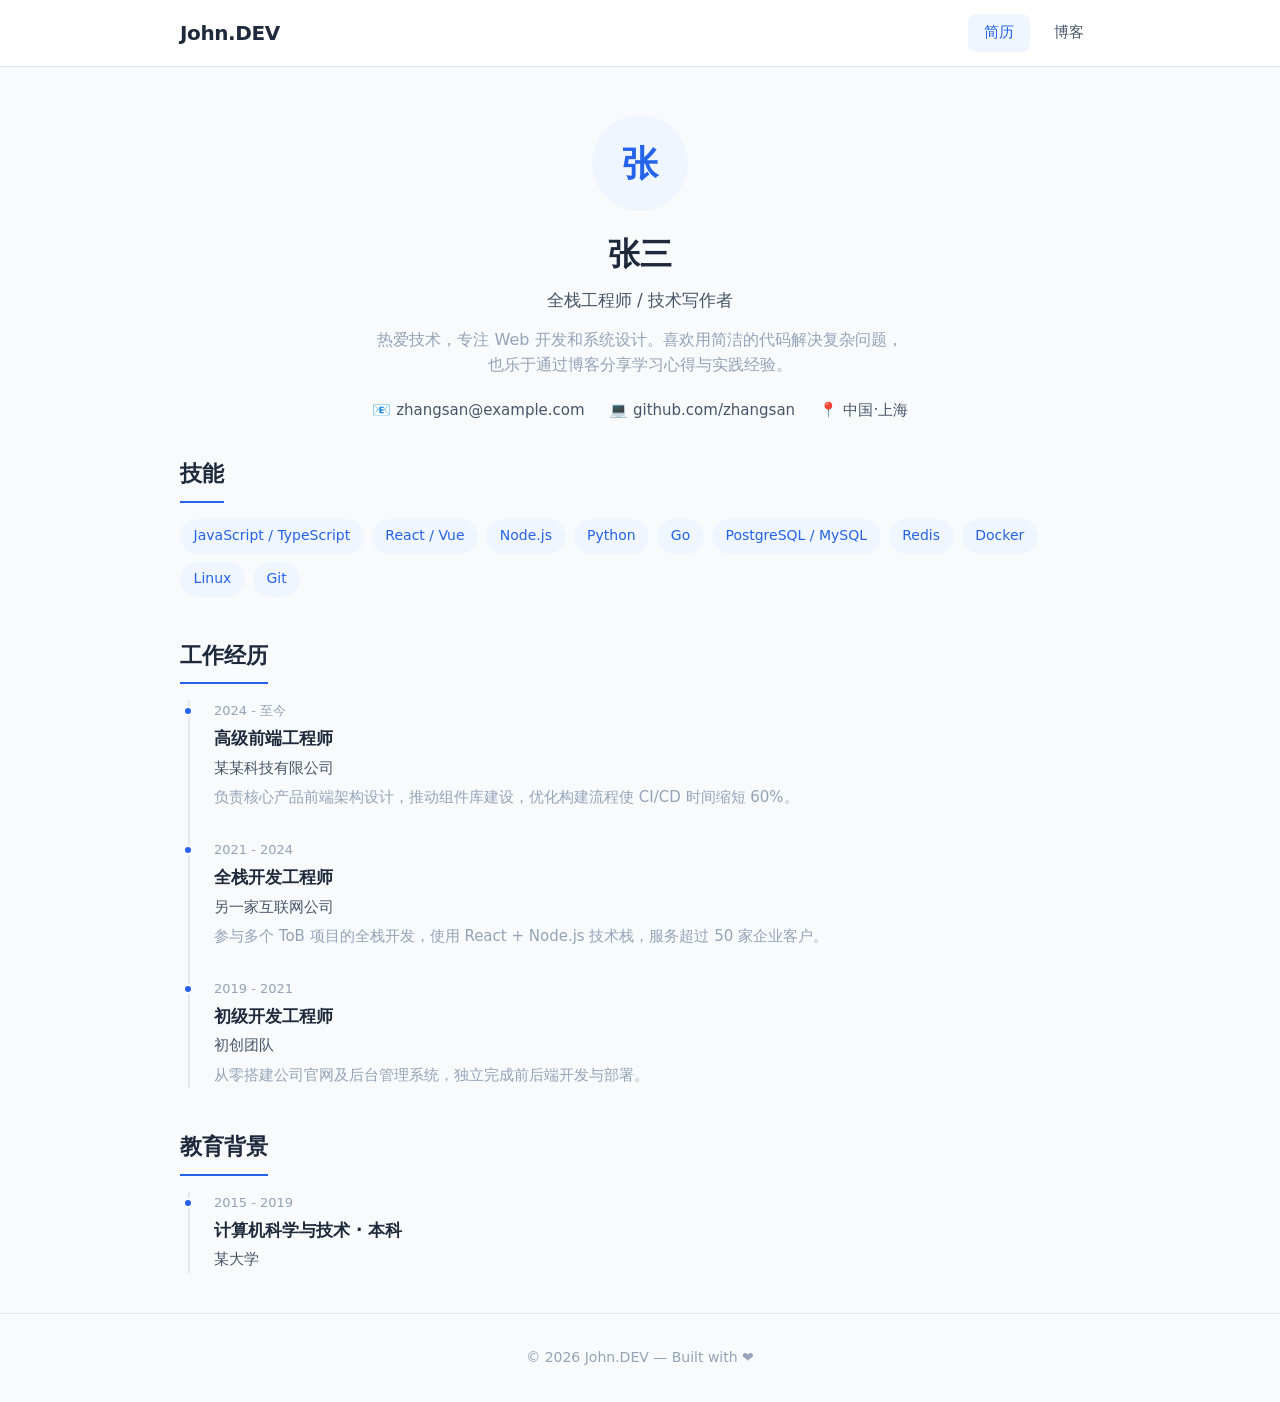
==== index.html @ 460633c6 "init blog" ====
<!DOCTYPE html>
<html lang="zh-CN">
<head>
    <meta charset="UTF-8">
    <meta name="viewport" content="width=device-width, initial-scale=1.0">
    <meta name="description" content="个人简历 - 张三">
    <title>个人简历 | 张三</title>
    <link rel="stylesheet" href="styles.css">
</head>
<body>

    <!-- ====== 导航栏 ====== -->
    <header class="navbar">
        <div class="container">
            <a href="index.html" class="logo">John.DEV</a>
            <nav>
                <ul class="nav-links">
                    <li><a href="index.html" class="active">简历</a></li>
                    <li><a href="blog.html">博客</a></li>
                </ul>
            </nav>
        </div>
    </header>

    <!-- ====== 主内容 ====== -->
    <main class="container">

        <!-- 个人头部 -->
        <section class="profile-header">
            <div class="avatar">张</div>
            <h1>张三</h1>
            <p class="subtitle">全栈工程师 / 技术写作者</p>
            <p class="bio">
                热爱技术，专注 Web 开发和系统设计。喜欢用简洁的代码解决复杂问题，
                也乐于通过博客分享学习心得与实践经验。
            </p>
            <div class="contact-bar">
                <span class="contact-item">
                    <span class="contact-icon">📧</span> zhangsan@example.com
                </span>
                <span class="contact-item">
                    <span class="contact-icon">💻</span> github.com/zhangsan
                </span>
                <span class="contact-item">
                    <span class="contact-icon">📍</span> 中国·上海
                </span>
            </div>
        </section>

        <!-- 技能 -->
        <section class="section-block">
            <h2 class="section-title">技能</h2>
            <ul class="skill-tags">
                <li>JavaScript / TypeScript</li>
                <li>React / Vue</li>
                <li>Node.js</li>
                <li>Python</li>
                <li>Go</li>
                <li>PostgreSQL / MySQL</li>
                <li>Redis</li>
                <li>Docker</li>
                <li>Linux</li>
                <li>Git</li>
            </ul>
        </section>

        <!-- 工作经历 -->
        <section class="section-block">
            <h2 class="section-title">工作经历</h2>
            <ul class="timeline">
                <li>
                    <div class="time-label">2024 - 至今</div>
                    <h4>高级前端工程师</h4>
                    <div class="org">某某科技有限公司</div>
                    <p class="desc">负责核心产品前端架构设计，推动组件库建设，优化构建流程使 CI/CD 时间缩短 60%。</p>
                </li>
                <li>
                    <div class="time-label">2021 - 2024</div>
                    <h4>全栈开发工程师</h4>
                    <div class="org">另一家互联网公司</div>
                    <p class="desc">参与多个 ToB 项目的全栈开发，使用 React + Node.js 技术栈，服务超过 50 家企业客户。</p>
                </li>
                <li>
                    <div class="time-label">2019 - 2021</div>
                    <h4>初级开发工程师</h4>
                    <div class="org">初创团队</div>
                    <p class="desc">从零搭建公司官网及后台管理系统，独立完成前后端开发与部署。</p>
                </li>
            </ul>
        </section>

        <!-- 教育背景 -->
        <section class="section-block">
            <h2 class="section-title">教育背景</h2>
            <ul class="timeline">
                <li>
                    <div class="time-label">2015 - 2019</div>
                    <h4>计算机科学与技术 · 本科</h4>
                    <div class="org">某大学</div>
                </li>
            </ul>
        </section>

    </main>

    <!-- ====== 页脚 ====== -->
    <footer class="footer">
        <div class="container">
            <p>&copy; 2026 John.DEV — Built with ❤️</p>
        </div>
    </footer>

</body>
</html>
---- styles.css ----
/* ================================================================
   styles.css — 个人博客统一样式
   ================================================================ */

/* ----- CSS 变量 ----- */
:root {
    --color-primary: #2563eb;
    --color-primary-light: #eff6ff;
    --color-bg: #f8fafc;
    --color-surface: #ffffff;
    --color-text: #1e293b;
    --color-text-secondary: #475569;
    --color-muted: #94a3b8;
    --color-border: #e2e8f0;
    --color-tag-bg: #dbeafe;
    --color-tag-text: #1e40af;
    --color-code-bg: #1e293b;
    --color-code-text: #e2e8f0;

    --font-sans: 'Segoe UI', 'PingFang SC', 'Microsoft YaHei', system-ui, -apple-system, sans-serif;
    --font-mono: 'Cascadia Code', 'Fira Code', 'JetBrains Mono', 'Consolas', monospace;

    --max-width: 960px;
    --radius: 8px;
    --shadow-sm: 0 1px 2px rgba(0,0,0,.05);
    --shadow-md: 0 4px 6px -1px rgba(0,0,0,.07), 0 2px 4px -2px rgba(0,0,0,.05);
}

/* ----- Reset ----- */
*,
*::before,
*::after {
    margin: 0;
    padding: 0;
    box-sizing: border-box;
}

html {
    font-size: 16px;
    scroll-behavior: smooth;
    -webkit-font-smoothing: antialiased;
}

body {
    font-family: var(--font-sans);
    background: var(--color-bg);
    color: var(--color-text);
    line-height: 1.7;
    min-height: 100vh;
    display: flex;
    flex-direction: column;
}

a {
    color: var(--color-primary);
    text-decoration: none;
    transition: color .2s;
}
a:hover {
    color: #1d4ed8;
}

img {
    max-width: 100%;
    height: auto;
    display: block;
}

/* ----- 容器 ----- */
.container {
    width: 100%;
    max-width: var(--max-width);
    margin: 0 auto;
    padding: 0 1.25rem;
}

/* ================================================================
   导航栏
   ================================================================ */
.navbar {
    background: var(--color-surface);
    border-bottom: 1px solid var(--color-border);
    padding: .875rem 0;
    position: sticky;
    top: 0;
    z-index: 100;
    backdrop-filter: blur(8px);
}
.navbar .container {
    display: flex;
    align-items: center;
    justify-content: space-between;
}
.navbar .logo {
    font-size: 1.25rem;
    font-weight: 700;
    color: var(--color-text);
    letter-spacing: -.02em;
}
.navbar .logo:hover {
    color: var(--color-primary);
}
.navbar .nav-links {
    display: flex;
    list-style: none;
    gap: .5rem;
}
.navbar .nav-links a {
    display: inline-block;
    padding: .4rem 1rem;
    border-radius: var(--radius);
    color: var(--color-text-secondary);
    font-weight: 500;
    font-size: .9375rem;
}
.navbar .nav-links a:hover,
.navbar .nav-links a.active {
    background: var(--color-primary-light);
    color: var(--color-primary);
}

/* ================================================================
   页脚
   ================================================================ */
.footer {
    margin-top: auto;
    text-align: center;
    padding: 2rem 1rem;
    color: var(--color-muted);
    font-size: .875rem;
    border-top: 1px solid var(--color-border);
}

/* ================================================================
   简历页 (index.html)
   ================================================================ */

/* -- 个人头部 -- */
.profile-header {
    text-align: center;
    padding: 3rem 1rem 2rem;
}
.profile-header .avatar {
    width: 96px;
    height: 96px;
    border-radius: 50%;
    background: var(--color-primary-light);
    color: var(--color-primary);
    display: inline-flex;
    align-items: center;
    justify-content: center;
    font-size: 2.25rem;
    font-weight: 700;
    margin-bottom: 1rem;
}
.profile-header h1 {
    font-size: 2rem;
    margin-bottom: .25rem;
}
.profile-header .subtitle {
    color: var(--color-text-secondary);
    font-size: 1.0625rem;
    margin-bottom: .5rem;
}
.profile-header .bio {
    color: var(--color-muted);
    max-width: 540px;
    margin: .75rem auto 0;
    line-height: 1.6;
}

/* -- 联系方式栏 -- */
.contact-bar {
    display: flex;
    flex-wrap: wrap;
    justify-content: center;
    gap: 1.5rem;
    margin-top: 1.25rem;
    font-size: .9375rem;
}
.contact-bar .contact-item {
    display: flex;
    align-items: center;
    gap: .4rem;
    color: var(--color-text-secondary);
}
.contact-bar .contact-icon {
    width: 18px;
    text-align: center;
}

/* -- 通用区块标题 -- */
.section-title {
    font-size: 1.375rem;
    font-weight: 700;
    margin-bottom: 1rem;
    padding-bottom: .5rem;
    border-bottom: 2px solid var(--color-primary);
    display: inline-block;
}

.section-block {
    margin-bottom: 2.5rem;
}

/* -- 技能标签 -- */
.skill-tags {
    display: flex;
    flex-wrap: wrap;
    gap: .5rem;
    list-style: none;
}
.skill-tags li {
    background: var(--color-primary-light);
    color: var(--color-primary);
    padding: .35rem .85rem;
    border-radius: 100px;
    font-size: .875rem;
    font-weight: 500;
}

/* -- 时间线 -- */
.timeline {
    list-style: none;
    border-left: 2px solid var(--color-border);
    padding-left: 1.5rem;
    margin-left: .5rem;
}
.timeline li {
    position: relative;
    margin-bottom: 1.75rem;
}
.timeline li::before {
    content: '';
    position: absolute;
    left: -1.95rem;
    top: .4rem;
    width: 10px;
    height: 10px;
    border-radius: 50%;
    background: var(--color-primary);
    border: 2px solid var(--color-bg);
}
.timeline .time-label {
    font-size: .8125rem;
    color: var(--color-muted);
    margin-bottom: .15rem;
}
.timeline h4 {
    font-size: 1.0625rem;
    margin-bottom: .15rem;
}
.timeline .org {
    font-size: .9375rem;
    color: var(--color-text-secondary);
}
.timeline .desc {
    font-size: .9375rem;
    color: var(--color-muted);
    margin-top: .25rem;
}

/* ================================================================
   博客页 (blog.html)
   ================================================================ */

/* -- 博客列表头部 -- */
.blog-header {
    padding: 2.5rem 0 1.5rem;
    text-align: center;
}
.blog-header h1 {
    font-size: 2rem;
    margin-bottom: .5rem;
}
.blog-header p {
    color: var(--color-muted);
}

/* -- 文章卡片列表 -- */
.post-list {
    list-style: none;
    display: flex;
    flex-direction: column;
    gap: 1rem;
}

.post-card {
    display: block;
    background: var(--color-surface);
    border: 1px solid var(--color-border);
    border-radius: var(--radius);
    padding: 1.25rem 1.5rem;
    transition: box-shadow .2s, border-color .2s;
    color: inherit;
}
.post-card:hover {
    box-shadow: var(--shadow-md);
    border-color: var(--color-primary);
    color: inherit;
}
.post-card .post-title {
    font-size: 1.1875rem;
    font-weight: 600;
    color: var(--color-text);
    margin-bottom: .25rem;
}
.post-card:hover .post-title {
    color: var(--color-primary);
}
.post-card .post-meta {
    font-size: .8125rem;
    color: var(--color-muted);
    margin-bottom: .5rem;
    display: flex;
    gap: 1rem;
    align-items: center;
}
.post-card .post-summary {
    font-size: .9375rem;
    color: var(--color-text-secondary);
    line-height: 1.6;
}
.post-card .post-tags {
    display: flex;
    gap: .4rem;
    margin-top: .75rem;
}

.tag {
    display: inline-block;
    background: var(--color-tag-bg);
    color: var(--color-tag-text);
    font-size: .75rem;
    padding: .15rem .6rem;
    border-radius: 100px;
    font-weight: 500;
}

.post-empty {
    text-align: center;
    color: var(--color-muted);
    padding: 3rem 1rem;
}

/* -- 文章详情 -- */
.post-detail-header {
    padding: 2rem 0 .5rem;
}
.post-detail-header .back-link {
    display: inline-flex;
    align-items: center;
    gap: .3rem;
    font-size: .9375rem;
    color: var(--color-muted);
    margin-bottom: 1rem;
}
.post-detail-header .back-link:hover {
    color: var(--color-primary);
}
.post-detail-header h1 {
    font-size: 2rem;
    margin-bottom: .5rem;
}
.post-detail-header .post-meta {
    color: var(--color-muted);
    font-size: .875rem;
    display: flex;
    gap: 1rem;
    flex-wrap: wrap;
}

/* -- Markdown 渲染内容 -- */
.post-content {
    padding: 1.5rem 0 3rem;
    line-height: 1.85;
}
.post-content h1,
.post-content h2,
.post-content h3,
.post-content h4 {
    margin-top: 2rem;
    margin-bottom: .75rem;
    line-height: 1.3;
}
.post-content h1 { font-size: 1.75rem; }
.post-content h2 { font-size: 1.5rem; padding-bottom: .35rem; border-bottom: 1px solid var(--color-border); }
.post-content h3 { font-size: 1.25rem; }

.post-content p {
    margin-bottom: 1rem;
}
.post-content ul,
.post-content ol {
    margin-bottom: 1rem;
    padding-left: 1.5rem;
}
.post-content li {
    margin-bottom: .3rem;
}
.post-content blockquote {
    border-left: 3px solid var(--color-primary);
    padding: .5rem 1rem;
    margin: 1rem 0;
    background: var(--color-primary-light);
    border-radius: 0 var(--radius) var(--radius) 0;
    color: var(--color-text-secondary);
}
.post-content blockquote p {
    margin: 0;
}

/* 行内代码 */
.post-content code {
    background: #f1f5f9;
    color: #e11d48;
    padding: .15em .4em;
    border-radius: 3px;
    font-family: var(--font-mono);
    font-size: .875em;
}

/* 代码块 */
.post-content pre {
    background: var(--color-code-bg);
    color: var(--color-code-text);
    padding: 1rem 1.25rem;
    border-radius: var(--radius);
    overflow-x: auto;
    margin: 1rem 0;
    line-height: 1.5;
}
.post-content pre code {
    background: none;
    color: inherit;
    padding: 0;
    font-size: .875rem;
}

/* 表格 */
.post-content table {
    width: 100%;
    border-collapse: collapse;
    margin: 1rem 0;
}
.post-content th,
.post-content td {
    border: 1px solid var(--color-border);
    padding: .5rem .75rem;
    text-align: left;
}
.post-content th {
    background: var(--color-primary-light);
    font-weight: 600;
}

.post-content img {
    border-radius: var(--radius);
    margin: 1rem 0;
}

.post-content hr {
    border: none;
    border-top: 1px solid var(--color-border);
    margin: 2rem 0;
}

/* ================================================================
   响应式
   ================================================================ */
@media (max-width: 768px) {
    .profile-header h1 {
        font-size: 1.5rem;
    }
    .post-card {
        padding: 1rem 1.125rem;
    }
    .post-detail-header h1 {
        font-size: 1.5rem;
    }
    .navbar .nav-links a {
        padding: .35rem .75rem;
        font-size: .875rem;
    }
    .contact-bar {
        flex-direction: column;
        align-items: center;
        gap: .5rem;
    }
}
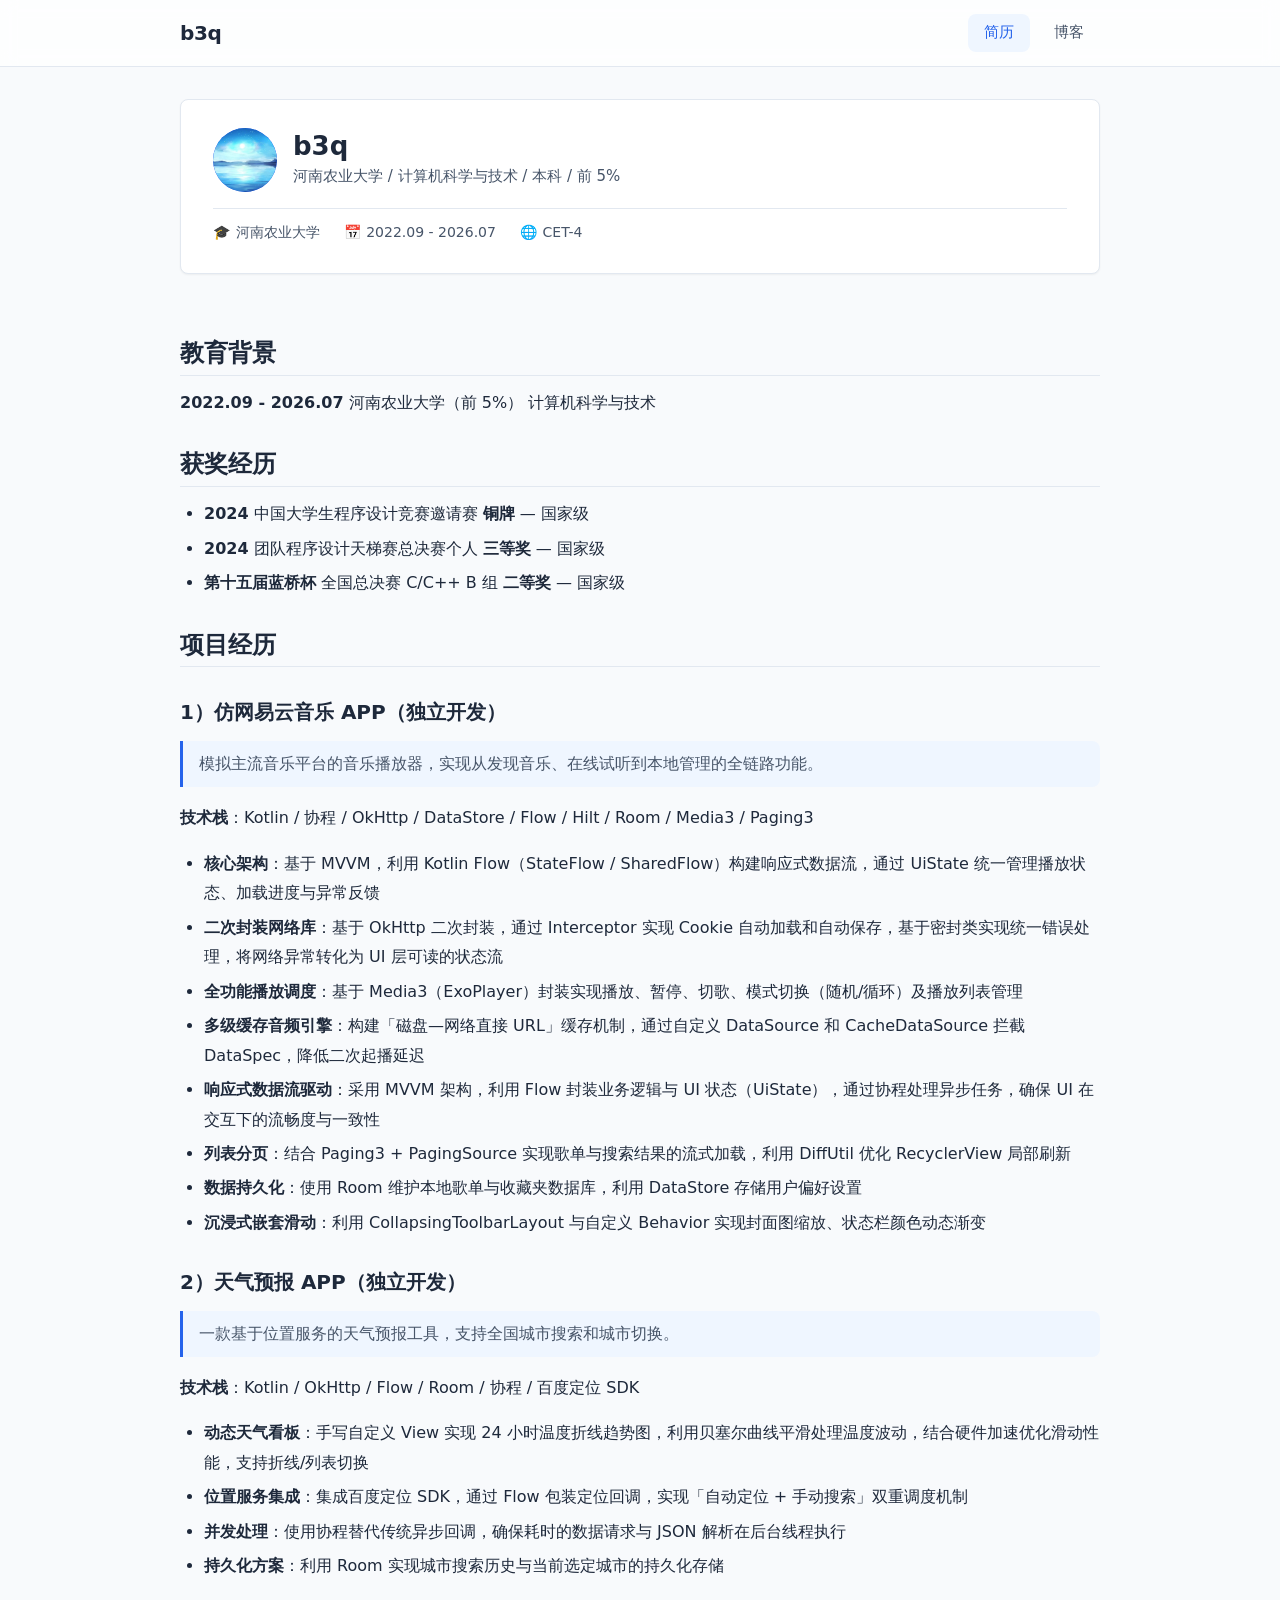
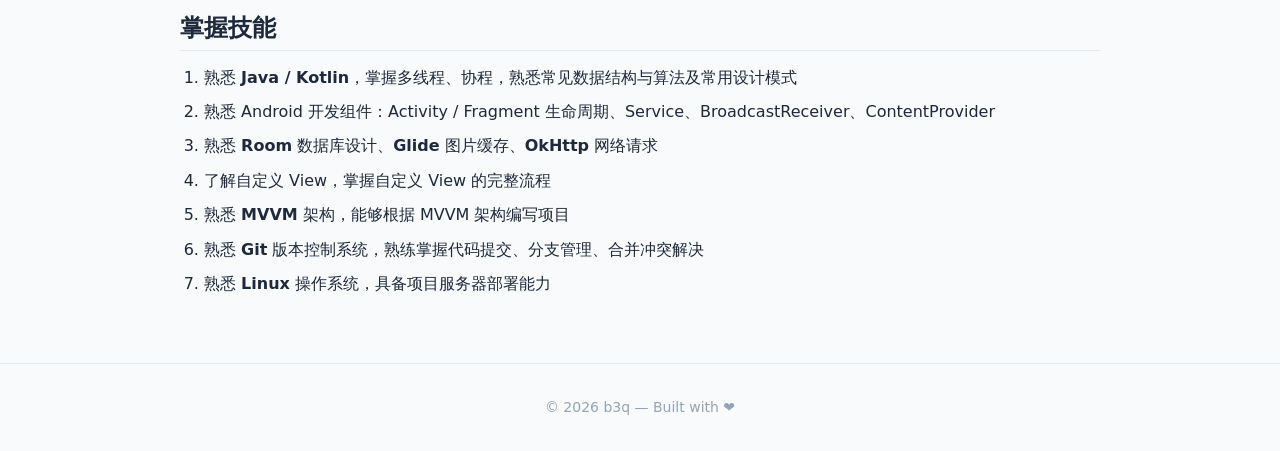
==== commit d3ef43c6: "add profile page" ====
--- a/index.html
+++ b/index.html
@@ -3,112 +3,102 @@
 <head>
     <meta charset="UTF-8">
     <meta name="viewport" content="width=device-width, initial-scale=1.0">
-    <meta name="description" content="个人简历 - 张三">
-    <title>个人简历 | 张三</title>
-    <link rel="stylesheet" href="styles.css">
+    <meta name="description" content="严先明 - 个人简历">
+    <meta name="referrer" content="no-referrer">
+    <title>个人简历 | b3q</title>
+    <link rel="stylesheet" href="css/styles.css">
 </head>
 <body>
 
-    <!-- ====== 导航栏 ====== -->
     <header class="navbar">
         <div class="container">
-            <a href="index.html" class="logo">John.DEV</a>
+            <a href="index.html" class="logo">b3q</a>
             <nav>
                 <ul class="nav-links">
                     <li><a href="index.html" class="active">简历</a></li>
-                    <li><a href="blog.html">博客</a></li>
+                    <li><a href="blogs/blog.html">博客</a></li>
                 </ul>
             </nav>
         </div>
     </header>
 
-    <!-- ====== 主内容 ====== -->
     <main class="container">
 
-        <!-- 个人头部 -->
-        <section class="profile-header">
-            <div class="avatar">张</div>
-            <h1>张三</h1>
-            <p class="subtitle">全栈工程师 / 技术写作者</p>
-            <p class="bio">
-                热爱技术，专注 Web 开发和系统设计。喜欢用简洁的代码解决复杂问题，
-                也乐于通过博客分享学习心得与实践经验。
-            </p>
-            <div class="contact-bar">
-                <span class="contact-item">
-                    <span class="contact-icon">📧</span> zhangsan@example.com
-                </span>
-                <span class="contact-item">
-                    <span class="contact-icon">💻</span> github.com/zhangsan
-                </span>
-                <span class="contact-item">
-                    <span class="contact-icon">📍</span> 中国·上海
-                </span>
+        <!-- BOSS直聘风格简历头部 -->
+        <section class="resume-header" id="resume-header" style="display:none">
+            <div class="resume-header-top">
+                <div class="resume-avatar" id="r-avatar">严</div>
+                <div class="resume-name-box">
+                    <h1 class="resume-name" id="r-name"></h1>
+                    <p class="resume-brief" id="r-brief"></p>
+                </div>
             </div>
+            <div class="resume-info-bar" id="r-info-bar"></div>
         </section>
 
-        <!-- 技能 -->
-        <section class="section-block">
-            <h2 class="section-title">技能</h2>
-            <ul class="skill-tags">
-                <li>JavaScript / TypeScript</li>
-                <li>React / Vue</li>
-                <li>Node.js</li>
-                <li>Python</li>
-                <li>Go</li>
-                <li>PostgreSQL / MySQL</li>
-                <li>Redis</li>
-                <li>Docker</li>
-                <li>Linux</li>
-                <li>Git</li>
-            </ul>
-        </section>
-
-        <!-- 工作经历 -->
-        <section class="section-block">
-            <h2 class="section-title">工作经历</h2>
-            <ul class="timeline">
-                <li>
-                    <div class="time-label">2024 - 至今</div>
-                    <h4>高级前端工程师</h4>
-                    <div class="org">某某科技有限公司</div>
-                    <p class="desc">负责核心产品前端架构设计，推动组件库建设，优化构建流程使 CI/CD 时间缩短 60%。</p>
-                </li>
-                <li>
-                    <div class="time-label">2021 - 2024</div>
-                    <h4>全栈开发工程师</h4>
-                    <div class="org">另一家互联网公司</div>
-                    <p class="desc">参与多个 ToB 项目的全栈开发，使用 React + Node.js 技术栈，服务超过 50 家企业客户。</p>
-                </li>
-                <li>
-                    <div class="time-label">2019 - 2021</div>
-                    <h4>初级开发工程师</h4>
-                    <div class="org">初创团队</div>
-                    <p class="desc">从零搭建公司官网及后台管理系统，独立完成前后端开发与部署。</p>
-                </li>
-            </ul>
-        </section>
-
-        <!-- 教育背景 -->
-        <section class="section-block">
-            <h2 class="section-title">教育背景</h2>
-            <ul class="timeline">
-                <li>
-                    <div class="time-label">2015 - 2019</div>
-                    <h4>计算机科学与技术 · 本科</h4>
-                    <div class="org">某大学</div>
-                </li>
-            </ul>
-        </section>
+        <!-- Markdown 正文 -->
+        <div class="post-content" id="resume-content">
+            <p style="text-align:center;color:var(--color-text-muted);padding:3rem 0;">加载中...</p>
+        </div>
 
     </main>
 
-    <!-- ====== 页脚 ====== -->
     <footer class="footer">
         <div class="container">
-            <p>&copy; 2026 John.DEV — Built with ❤️</p>
+            <p>&copy; 2026 b3q — Built with ❤️</p>
         </div>
     </footer>
 
+    <script>
+    (async function () {
+        const el = document.getElementById('resume-content');
+        try {
+            const resp = await fetch('blogs/posts/个人简历.json');
+            if (!resp.ok) throw new Error('简历数据加载失败');
+            const r = await resp.json();
+
+            // === BOSS直聘风格头部 ===
+            document.getElementById('resume-header').style.display = '';
+            document.getElementById('r-name').textContent = r.name || r.title;
+
+            // 头像：有图片则显示图片，否则显示姓名首字
+            const avatarEl = document.getElementById('r-avatar');
+            if (r.avatar && r.avatar.trim()) {
+                avatarEl.innerHTML = `<img src="${escHtml(r.avatar.trim())}" alt="${escHtml(r.name || '')}" class="resume-avatar-img">`;
+            } else {
+                avatarEl.textContent = (r.name || '?')[0];
+            }
+
+            const rank = r.rank || '';
+            document.getElementById('r-brief').textContent =
+                [r.school, r.major, r.degree, rank].filter(Boolean).join(' / ');
+
+            const infoItems = [];
+            if (r.phone)  infoItems.push({ icon: '📱', text: r.phone });
+            if (r.school) infoItems.push({ icon: '🎓', text: r.school });
+            if (r.period) infoItems.push({ icon: '📅', text: r.period });
+            if (r.english) infoItems.push({ icon: '🌐', text: r.english });
+
+            document.getElementById('r-info-bar').innerHTML = infoItems
+                .map(i => `<span class="resume-info-item"><span class="resume-info-icon">${i.icon}</span>${escHtml(i.text)}</span>`)
+                .join('');
+
+            // === Markdown 正文 ===
+            document.title = r.title + ' | b3q';
+            el.innerHTML = r.bodyHtml;
+
+        } catch (err) {
+            console.error(err);
+            el.innerHTML = '<p style="text-align:center;color:var(--color-text-muted);padding:3rem 0;">简历加载失败，请先运行 <code>node js/build.js</code></p>';
+        }
+    })();
+
+    function escHtml(str) {
+        const div = document.createElement('div');
+        div.textContent = str;
+        return div.innerHTML;
+    }
+    </script>
+
 </body>
 </html>
--- a/css/styles.css
+++ b/css/styles.css
@@ -0,0 +1,841 @@
+/* ================================================================
+   styles.css — 个人博客统一样式
+   主题切换：在 <html> 上设置 data-theme="dark" 即可切换深色
+   ================================================================ */
+
+/* ================================================================
+   1. CSS 变量 — 修改此处即可换肤
+   ================================================================ */
+:root {
+    /* ----- 主题色 ----- */
+    --color-primary:            #2563eb;
+    --color-primary-hover:      #1d4ed8;
+    --color-primary-light:      #eff6ff;
+
+    /* ----- 表面 / 背景 ----- */
+    --color-bg:                 #f8fafc;
+    --color-surface:            #ffffff;
+    --color-surface-glass:      rgba(255, 255, 255, 0.72);   /* 导航栏毛玻璃 */
+
+    /* ----- 文字 ----- */
+    --color-text:               #1e293b;
+    --color-text-secondary:     #475569;
+    --color-text-muted:         #94a3b8;
+
+    /* ----- 边框 / 分割 ----- */
+    --color-border:             #e2e8f0;
+
+    /* ----- 标签 ----- */
+    --color-tag-bg:             #dbeafe;
+    --color-tag-text:           #1e40af;
+
+    /* ----- 行内代码 ----- */
+    --color-inline-code-bg:     #f1f5f9;
+    --color-inline-code-text:   #e11d48;
+
+    /* ----- 代码块（深色不变） ----- */
+    --color-code-bg:            #1e293b;
+    --color-code-text:          #e2e8f0;
+
+    /* ----- Mermaid 图表 ----- */
+    --color-mermaid-bg:         #fafafa;
+
+    /* ----- 复制按钮 ----- */
+    --color-copy-btn-bg:        rgba(255, 255, 255, 0.10);
+    --color-copy-btn-border:    rgba(255, 255, 255, 0.15);
+    --color-copy-btn-hover-bg:  rgba(255, 255, 255, 0.20);
+
+    /* ----- 阴影（浅色主题） ----- */
+    --shadow-sm:                0 1px 2px rgba(0, 0, 0, 0.05);
+    --shadow-md:                0 4px 6px -1px rgba(0, 0, 0, 0.07),
+                                0 2px 4px -2px rgba(0, 0, 0, 0.05);
+    --shadow-toc-toggle:        1px 0 6px rgba(0, 0, 0, 0.06);
+    --shadow-toc-panel:         2px 0 12px rgba(0, 0, 0, 0.08);
+
+    /* ----- 排版 ----- */
+    --font-sans:                'Segoe UI', 'PingFang SC', 'Microsoft YaHei',
+                                system-ui, -apple-system, sans-serif;
+    --font-mono:                'Cascadia Code', 'Fira Code', 'JetBrains Mono',
+                                'Consolas', monospace;
+    --font-size-base:           16px;
+    --line-height-base:         1.7;
+
+    /* ----- 布局 / 间距 ----- */
+    --max-width:                960px;
+    --radius:                   8px;
+    --toc-width:                280px;
+    --toc-width-mobile:         240px;
+}
+
+/* ================================================================
+   2. 深色主题 — 将 <html data-theme="dark"> 即可启用
+   ================================================================ */
+[data-theme="dark"] {
+    --color-primary:            #60a5fa;
+    --color-primary-hover:      #93bbfd;
+    --color-primary-light:      #1e3a5f;
+
+    --color-bg:                 #0f172a;
+    --color-surface:            #1e293b;
+    --color-surface-glass:      rgba(30, 41, 59, 0.85);
+
+    --color-text:               #f1f5f9;
+    --color-text-secondary:     #cbd5e1;
+    --color-text-muted:         #64748b;
+
+    --color-border:             #334155;
+
+    --color-tag-bg:             #1e3a5f;
+    --color-tag-text:           #93bbfd;
+
+    --color-inline-code-bg:     #334155;
+    --color-inline-code-text:   #fb7185;
+
+    --color-code-bg:            #0f172a;
+    --color-code-text:          #e2e8f0;
+
+    --color-mermaid-bg:         #1a2332;
+
+    --color-copy-btn-bg:        rgba(255, 255, 255, 0.08);
+    --color-copy-btn-border:    rgba(255, 255, 255, 0.12);
+    --color-copy-btn-hover-bg:  rgba(255, 255, 255, 0.18);
+
+    --shadow-sm:                0 1px 2px rgba(0, 0, 0, 0.30);
+    --shadow-md:                0 4px 6px -1px rgba(0, 0, 0, 0.40),
+                                0 2px 4px -2px rgba(0, 0, 0, 0.30);
+    --shadow-toc-toggle:        1px 0 6px rgba(0, 0, 0, 0.25);
+    --shadow-toc-panel:         2px 0 12px rgba(0, 0, 0, 0.35);
+}
+
+/* ================================================================
+   3. Reset
+   ================================================================ */
+*,
+*::before,
+*::after {
+    margin: 0;
+    padding: 0;
+    box-sizing: border-box;
+}
+
+html {
+    font-size: var(--font-size-base);
+    scroll-behavior: smooth;
+    -webkit-font-smoothing: antialiased;
+}
+
+body {
+    font-family: var(--font-sans);
+    background: var(--color-bg);
+    color: var(--color-text);
+    line-height: var(--line-height-base);
+    min-height: 100vh;
+    display: flex;
+    flex-direction: column;
+}
+
+a {
+    color: var(--color-primary);
+    text-decoration: none;
+    transition: color .2s;
+}
+a:hover {
+    color: var(--color-primary-hover);
+}
+
+img {
+    max-width: 100%;
+    height: auto;
+    display: block;
+}
+
+/* ----- 容器 ----- */
+.container {
+    width: 100%;
+    max-width: var(--max-width);
+    margin: 0 auto;
+    padding: 0 1.25rem;
+}
+
+/* ================================================================
+   4. 导航栏
+   ================================================================ */
+.navbar {
+    background: var(--color-surface-glass);
+    border-bottom: 1px solid var(--color-border);
+    padding: .875rem 0;
+    position: sticky;
+    top: 0;
+    z-index: 100;
+    -webkit-backdrop-filter: blur(8px);
+    backdrop-filter: blur(8px);
+}
+.navbar .container {
+    display: flex;
+    align-items: center;
+    justify-content: space-between;
+}
+.navbar .logo {
+    font-size: 1.25rem;
+    font-weight: 700;
+    color: var(--color-text);
+    letter-spacing: -.02em;
+}
+.navbar .logo:hover {
+    color: var(--color-primary);
+}
+.navbar .nav-links {
+    display: flex;
+    list-style: none;
+    gap: .5rem;
+}
+.navbar .nav-links a {
+    display: inline-block;
+    padding: .4rem 1rem;
+    border-radius: var(--radius);
+    color: var(--color-text-secondary);
+    font-weight: 500;
+    font-size: .9375rem;
+}
+.navbar .nav-links a:hover,
+.navbar .nav-links a.active {
+    background: var(--color-primary-light);
+    color: var(--color-primary);
+}
+
+/* ================================================================
+   5. 页脚
+   ================================================================ */
+.footer {
+    margin-top: auto;
+    text-align: center;
+    padding: 2rem 1rem;
+    color: var(--color-text-muted);
+    font-size: .875rem;
+    border-top: 1px solid var(--color-border);
+}
+
+/* ================================================================
+   6. 简历页 (index.html) — BOSS直聘风格
+   ================================================================ */
+
+/* -- BOSS直聘风格头部卡片 -- */
+.resume-header {
+    background: var(--color-surface);
+    border: 1px solid var(--color-border);
+    border-radius: var(--radius);
+    padding: 1.75rem 2rem;
+    margin: 2rem 0 .5rem;
+    box-shadow: var(--shadow-sm);
+}
+.resume-header-top {
+    display: flex;
+    align-items: center;
+    gap: 1rem;
+    margin-bottom: 1rem;
+}
+.resume-avatar {
+    width: 64px;
+    height: 64px;
+    border-radius: 50%;
+    background: var(--color-primary);
+    color: #fff;
+    display: flex;
+    align-items: center;
+    justify-content: center;
+    font-size: 1.5rem;
+    font-weight: 700;
+    flex-shrink: 0;
+    overflow: hidden;
+}
+.resume-avatar-img {
+    width: 100%;
+    height: 100%;
+    object-fit: cover;
+    border-radius: 50%;
+}
+.resume-name-box {
+    flex: 1;
+}
+.resume-name {
+    font-size: 1.625rem;
+    font-weight: 700;
+    margin: 0 0 .15rem;
+    line-height: 1.2;
+}
+.resume-brief {
+    color: var(--color-text-secondary);
+    font-size: .9375rem;
+    margin: 0;
+}
+
+/* -- 信息栏（图标行） -- */
+.resume-info-bar {
+    display: flex;
+    flex-wrap: wrap;
+    gap: .75rem 1.5rem;
+    padding-top: .75rem;
+    border-top: 1px solid var(--color-border);
+}
+.resume-info-item {
+    display: inline-flex;
+    align-items: center;
+    gap: .35rem;
+    font-size: .875rem;
+    color: var(--color-text-secondary);
+}
+.resume-info-icon {
+    font-size: .875rem;
+}
+
+/* -- 个人头部（旧版，保留兼容） -- */
+.profile-header {
+    text-align: center;
+    padding: 3rem 1rem 2rem;
+}
+.profile-header .avatar {
+    width: 96px;
+    height: 96px;
+    border-radius: 50%;
+    background: var(--color-primary-light);
+    color: var(--color-primary);
+    display: inline-flex;
+    align-items: center;
+    justify-content: center;
+    font-size: 2.25rem;
+    font-weight: 700;
+    margin-bottom: 1rem;
+}
+.profile-header h1 {
+    font-size: 2rem;
+    margin-bottom: .25rem;
+}
+.profile-header .subtitle {
+    color: var(--color-text-secondary);
+    font-size: 1.0625rem;
+    margin-bottom: .5rem;
+}
+.profile-header .bio {
+    color: var(--color-text-muted);
+    max-width: 540px;
+    margin: .75rem auto 0;
+    line-height: 1.6;
+}
+
+/* -- 联系方式栏 -- */
+.contact-bar {
+    display: flex;
+    flex-wrap: wrap;
+    justify-content: center;
+    gap: 1.5rem;
+    margin-top: 1.25rem;
+    font-size: .9375rem;
+}
+.contact-bar .contact-item {
+    display: flex;
+    align-items: center;
+    gap: .4rem;
+    color: var(--color-text-secondary);
+}
+.contact-bar .contact-icon {
+    width: 18px;
+    text-align: center;
+}
+
+/* -- 通用区块标题 -- */
+.section-title {
+    font-size: 1.375rem;
+    font-weight: 700;
+    margin-bottom: 1rem;
+    padding-bottom: .5rem;
+    border-bottom: 2px solid var(--color-primary);
+    display: inline-block;
+}
+
+.section-block {
+    margin-bottom: 2.5rem;
+}
+
+/* -- 技能标签 -- */
+.skill-tags {
+    display: flex;
+    flex-wrap: wrap;
+    gap: .5rem;
+    list-style: none;
+}
+.skill-tags li {
+    background: var(--color-primary-light);
+    color: var(--color-primary);
+    padding: .35rem .85rem;
+    border-radius: 100px;
+    font-size: .875rem;
+    font-weight: 500;
+}
+
+/* -- 时间线 -- */
+.timeline {
+    list-style: none;
+    border-left: 2px solid var(--color-border);
+    padding-left: 1.5rem;
+    margin-left: .5rem;
+}
+.timeline li {
+    position: relative;
+    margin-bottom: 1.75rem;
+}
+.timeline li::before {
+    content: '';
+    position: absolute;
+    left: -1.95rem;
+    top: .4rem;
+    width: 10px;
+    height: 10px;
+    border-radius: 50%;
+    background: var(--color-primary);
+    border: 2px solid var(--color-bg);
+}
+.timeline .time-label {
+    font-size: .8125rem;
+    color: var(--color-text-muted);
+    margin-bottom: .15rem;
+}
+.timeline h4 {
+    font-size: 1.0625rem;
+    margin-bottom: .15rem;
+}
+.timeline .org {
+    font-size: .9375rem;
+    color: var(--color-text-secondary);
+}
+.timeline .desc {
+    font-size: .9375rem;
+    color: var(--color-text-muted);
+    margin-top: .25rem;
+}
+
+/* ================================================================
+   7. 博客列表页 (blog.html)
+   ================================================================ */
+
+/* -- 博客列表头部 -- */
+.blog-header {
+    padding: 2.5rem 0 1.5rem;
+    text-align: center;
+}
+.blog-header h1 {
+    font-size: 2rem;
+    margin-bottom: .5rem;
+}
+.blog-header p {
+    color: var(--color-text-muted);
+}
+
+/* -- 目录分组标题 -- */
+.dir-heading {
+    font-size: 1rem;
+    font-weight: 600;
+    color: var(--color-text-secondary);
+    margin: 1.5rem 0 .5rem;
+    padding-left: .5rem;
+    border-left: 3px solid var(--color-border);
+}
+.dir-depth-1 { font-size: 1.05rem; color: var(--color-text); border-left-color: var(--color-primary); }
+.dir-depth-2 { font-size: 1rem; }
+.dir-depth-3 { font-size: .9375rem; }
+.dir-depth-0 { color: var(--color-text-muted); }
+
+/* -- 文章卡片列表 -- */
+.post-list {
+    list-style: none;
+    display: flex;
+    flex-direction: column;
+    gap: 1rem;
+}
+
+.post-card {
+    display: block;
+    background: var(--color-surface);
+    border: 1px solid var(--color-border);
+    border-radius: var(--radius);
+    padding: 1.25rem 1.5rem;
+    transition: box-shadow .2s, border-color .2s;
+    color: inherit;
+}
+.post-card:hover {
+    box-shadow: var(--shadow-md);
+    border-color: var(--color-primary);
+    color: inherit;
+}
+.post-card .post-title {
+    font-size: 1.1875rem;
+    font-weight: 600;
+    color: var(--color-text);
+    margin-bottom: .25rem;
+}
+.post-card:hover .post-title {
+    color: var(--color-primary);
+}
+.post-card .post-meta {
+    font-size: .8125rem;
+    color: var(--color-text-muted);
+    margin-bottom: .5rem;
+    display: flex;
+    gap: 1rem;
+    align-items: center;
+}
+.post-card .post-summary {
+    font-size: .9375rem;
+    color: var(--color-text-secondary);
+    line-height: 1.6;
+}
+.post-card .post-tags {
+    display: flex;
+    gap: .4rem;
+    margin-top: .75rem;
+}
+
+.tag {
+    display: inline-block;
+    background: var(--color-tag-bg);
+    color: var(--color-tag-text);
+    font-size: .75rem;
+    padding: .15rem .6rem;
+    border-radius: 100px;
+    font-weight: 500;
+}
+
+.post-empty {
+    text-align: center;
+    color: var(--color-text-muted);
+    padding: 3rem 1rem;
+}
+
+/* ================================================================
+   8. 文章详情页 (post.html)
+   ================================================================ */
+
+/* -- 文章头部 -- */
+.post-detail-header {
+    padding: 2rem 0 .5rem;
+}
+.post-detail-header .back-link {
+    display: inline-flex;
+    align-items: center;
+    gap: .3rem;
+    font-size: .9375rem;
+    color: var(--color-text-muted);
+    margin-bottom: 1rem;
+}
+.post-detail-header .back-link:hover {
+    color: var(--color-primary);
+}
+.post-detail-header h1 {
+    font-size: 2rem;
+    margin-bottom: .5rem;
+}
+.post-detail-header .post-meta {
+    color: var(--color-text-muted);
+    font-size: .875rem;
+    display: flex;
+    gap: 1rem;
+    flex-wrap: wrap;
+}
+
+/* -- 正文排版 -- */
+.post-content {
+    padding: 1.5rem 0 3rem;
+    line-height: 1.85;
+}
+.post-content h1,
+.post-content h2,
+.post-content h3,
+.post-content h4,
+.post-content h5,
+.post-content h6 {
+    margin-top: 2rem;
+    margin-bottom: .75rem;
+    line-height: 1.3;
+    scroll-margin-top: 5rem;  /* 避免 sticky 导航栏遮挡锚点跳转 */
+}
+.post-content h1 { font-size: 1.75rem; }
+.post-content h2 { font-size: 1.5rem; padding-bottom: .35rem; border-bottom: 1px solid var(--color-border); }
+.post-content h3 { font-size: 1.25rem; }
+.post-content h4 { font-size: 1.125rem; }
+.post-content h5 { font-size: 1rem; font-weight: 700; }
+.post-content h6 { font-size: .9375rem; font-weight: 700; color: var(--color-text-secondary); }
+
+.post-content p {
+    margin-bottom: 1rem;
+}
+.post-content ul,
+.post-content ol {
+    margin-bottom: 1rem;
+    padding-left: 1.5rem;
+}
+.post-content li {
+    margin-bottom: .3rem;
+}
+.post-content blockquote {
+    border-left: 3px solid var(--color-primary);
+    padding: .5rem 1rem;
+    margin: 1rem 0;
+    background: var(--color-primary-light);
+    border-radius: 0 var(--radius) var(--radius) 0;
+    color: var(--color-text-secondary);
+}
+.post-content blockquote p {
+    margin: 0;
+}
+
+/* -- 行内代码 -- */
+.post-content code {
+    background: var(--color-inline-code-bg);
+    color: var(--color-inline-code-text);
+    padding: .15em .4em;
+    border-radius: 3px;
+    font-family: var(--font-mono);
+    font-size: .875em;
+}
+
+/* -- 代码块 -- */
+.post-content pre {
+    background: var(--color-code-bg);
+    color: var(--color-code-text);
+    padding: 1rem 1.25rem;
+    border-radius: var(--radius);
+    overflow-x: auto;
+    margin: 1rem 0;
+    line-height: 1.5;
+    position: relative;
+}
+.post-content pre code {
+    background: none;
+    color: inherit;
+    padding: 0;
+    font-size: .875rem;
+}
+
+/* -- 复制按钮 -- */
+.post-content .copy-btn {
+    position: absolute;
+    top: .5rem;
+    right: .5rem;
+    padding: .25rem .6rem;
+    font-size: .75rem;
+    font-family: var(--font-sans);
+    color: var(--color-code-text);
+    background: var(--color-copy-btn-bg);
+    border: 1px solid var(--color-copy-btn-border);
+    border-radius: 4px;
+    cursor: pointer;
+    opacity: 0;
+    transition: opacity .2s, background .2s;
+}
+.post-content pre:hover .copy-btn {
+    opacity: 1;
+}
+.post-content .copy-btn:hover {
+    background: var(--color-copy-btn-hover-bg);
+}
+
+/* -- Mermaid 图表 -- */
+.post-content pre.mermaid {
+    background: var(--color-mermaid-bg);
+    color: var(--color-text);
+    border: 1px solid var(--color-border);
+    display: flex;
+    justify-content: center;
+    padding: 1.5rem;
+}
+.post-content pre.mermaid svg {
+    max-width: 100%;
+    height: auto;
+}
+
+/* -- 表格 -- */
+.post-content table {
+    width: 100%;
+    border-collapse: collapse;
+    margin: 1rem 0;
+}
+.post-content th,
+.post-content td {
+    border: 1px solid var(--color-border);
+    padding: .5rem .75rem;
+    text-align: left;
+}
+.post-content th {
+    background: var(--color-primary-light);
+    font-weight: 600;
+}
+
+.post-content img {
+    border-radius: var(--radius);
+    margin: 1rem 0;
+}
+
+.post-content hr {
+    border: none;
+    border-top: 1px solid var(--color-border);
+    margin: 2rem 0;
+}
+
+/* ================================================================
+   9. 文章目录 (TOC)
+   ================================================================ */
+
+/* -- 切换按钮 -- */
+.toc-toggle {
+    position: fixed;
+    left: 0;
+    top: 50%;
+    transform: translateY(-50%);
+    z-index: 200;
+    width: 28px;
+    height: 64px;
+    border: 1px solid var(--color-border);
+    border-left: none;
+    border-radius: 0 6px 6px 0;
+    background: var(--color-surface);
+    color: var(--color-text-secondary);
+    font-size: .75rem;
+    cursor: pointer;
+    display: flex;
+    align-items: center;
+    justify-content: center;
+    box-shadow: var(--shadow-toc-toggle);
+    transition: color .2s, background .2s, left .3s ease;
+    padding: 0;
+}
+.toc-toggle:hover {
+    color: var(--color-primary);
+    background: var(--color-primary-light);
+}
+.toc-toggle.toc-toggle-open {
+    left: var(--toc-width);
+}
+
+/* -- 面板 -- */
+.toc-panel {
+    position: fixed;
+    left: 0;
+    top: 0;
+    z-index: 199;
+    width: var(--toc-width);
+    height: 100vh;
+    background: var(--color-surface);
+    border-right: 1px solid var(--color-border);
+    box-shadow: var(--shadow-toc-panel);
+    overflow-y: auto;
+    padding: 1.25rem 1rem;
+    transform: translateX(-100%);
+    transition: transform .3s ease;
+}
+.toc-panel.toc-open {
+    transform: translateX(0);
+}
+.toc-panel .toc-title {
+    font-size: 1rem;
+    font-weight: 700;
+    color: var(--color-text);
+    margin-bottom: .75rem;
+    padding-bottom: .5rem;
+    border-bottom: 2px solid var(--color-primary);
+}
+
+.toc-list {
+    list-style: none;
+    padding: 0;
+    margin: 0;
+}
+/* 嵌套子列表缩进 */
+.toc-list .toc-list {
+    padding-left: .75rem;
+}
+.toc-item {
+    margin-bottom: .1rem;
+}
+
+/* 一行节点：箭头 + 链接 */
+.toc-node {
+    display: flex;
+    align-items: center;
+    gap: .2rem;
+    border-radius: 4px;
+    padding: .2rem .4rem;
+    transition: background .15s;
+}
+.toc-node:hover {
+    background: var(--color-primary-light);
+}
+.toc-node a {
+    flex: 1;
+    color: var(--color-text-secondary);
+    font-size: .875rem;
+    text-decoration: none;
+    white-space: nowrap;
+    overflow: hidden;
+    text-overflow: ellipsis;
+}
+.toc-node a:hover {
+    color: var(--color-primary);
+}
+
+/* 展开/折叠箭头 */
+.toc-arrow {
+    flex-shrink: 0;
+    font-size: .55rem;
+    cursor: pointer;
+    color: var(--color-text-muted);
+    padding: 2px;
+    transition: transform .2s;
+    -webkit-user-select: none;
+    user-select: none;
+}
+.toc-arrow:hover {
+    color: var(--color-primary);
+}
+
+/* 折叠状态：隐藏子 ul + 箭头旋转 */
+.toc-collapsed > .toc-list {
+    display: none;
+}
+.toc-collapsed > .toc-node .toc-arrow {
+    transform: rotate(-90deg);  /* ▼ → ▶ */
+
+/* ================================================================
+   10. 响应式
+   ================================================================ */
+@media (max-width: 768px) {
+    .profile-header h1 {
+        font-size: 1.5rem;
+    }
+    .post-card {
+        padding: 1rem 1.125rem;
+    }
+    .post-detail-header h1 {
+        font-size: 1.5rem;
+    }
+    .navbar .nav-links a {
+        padding: .35rem .75rem;
+        font-size: .875rem;
+    }
+    .contact-bar {
+        flex-direction: column;
+        align-items: center;
+        gap: .5rem;
+    }
+
+    /* TOC 移动端适配 */
+    .toc-toggle {
+        width: 24px;
+        height: 52px;
+        font-size: .65rem;
+    }
+    .toc-toggle.toc-toggle-open {
+        left: var(--toc-width-mobile);
+    }
+    .toc-panel {
+        width: var(--toc-width-mobile);
+    }
+}
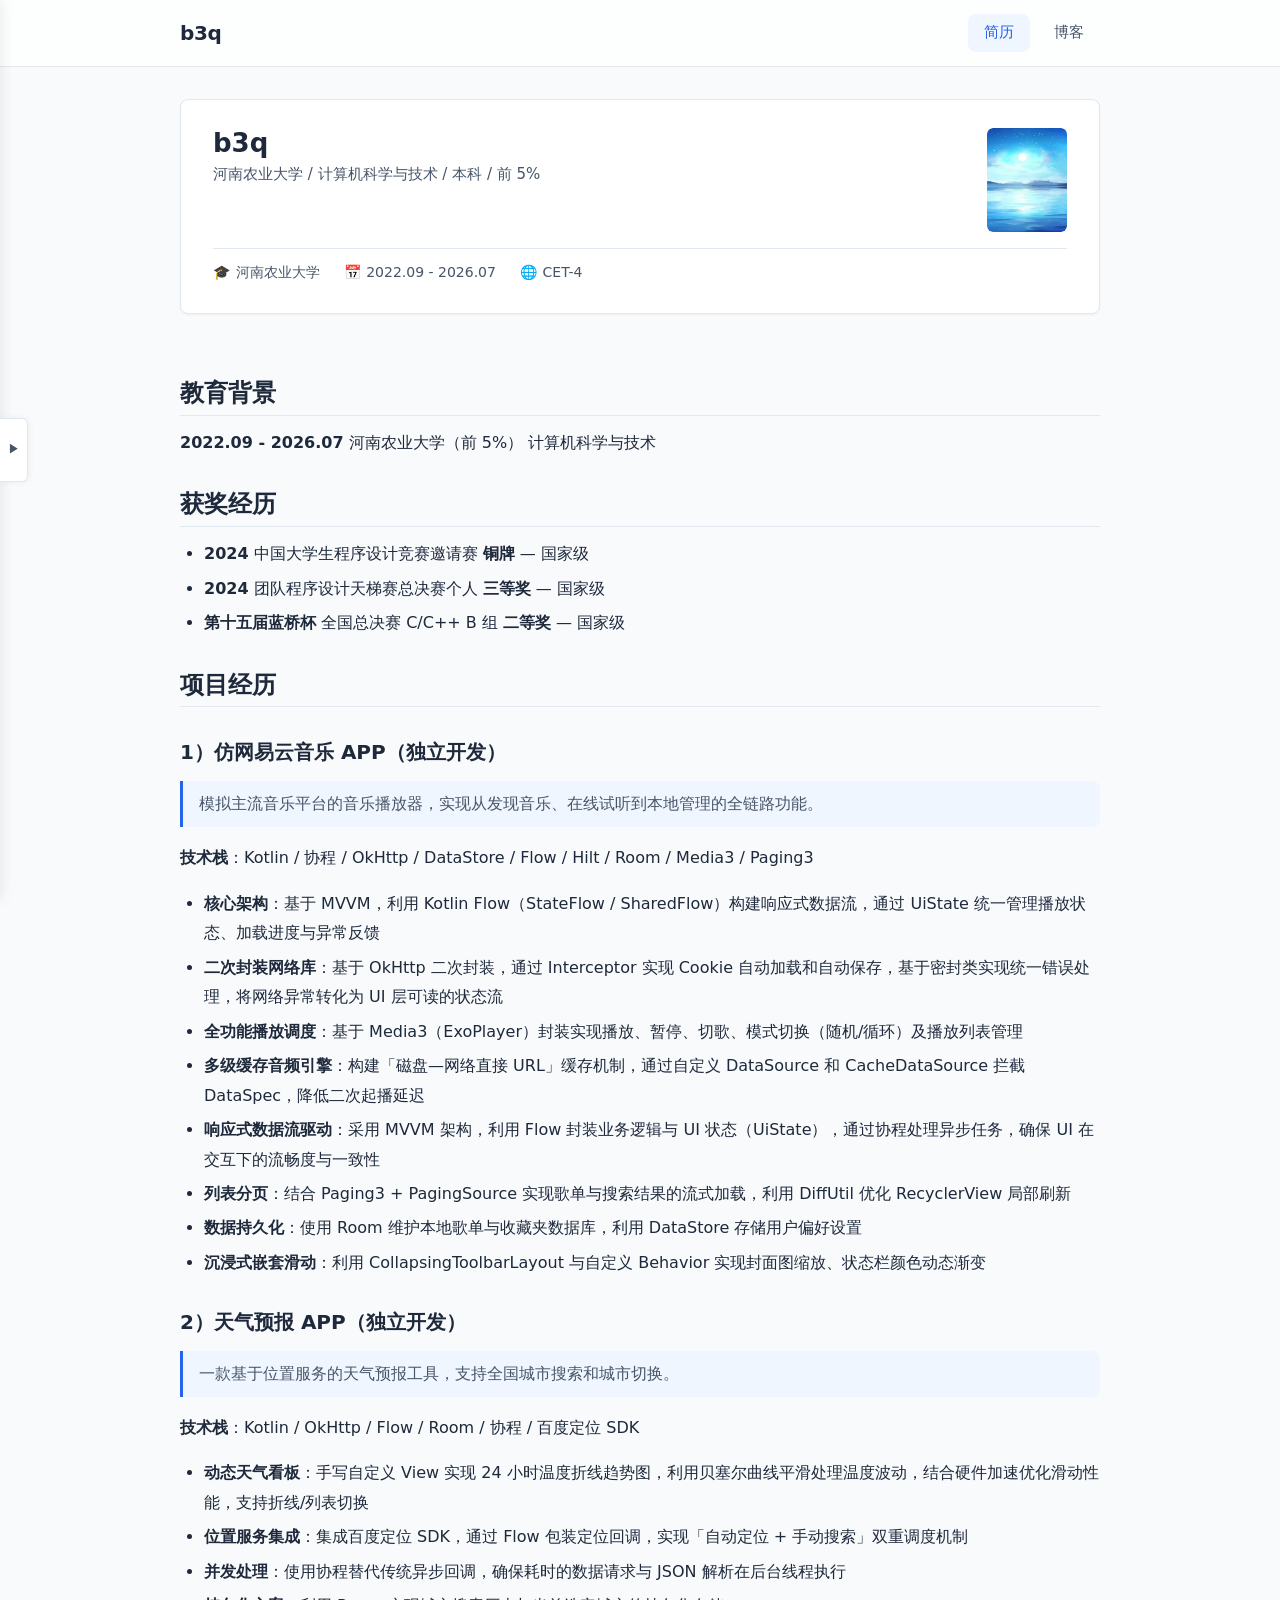
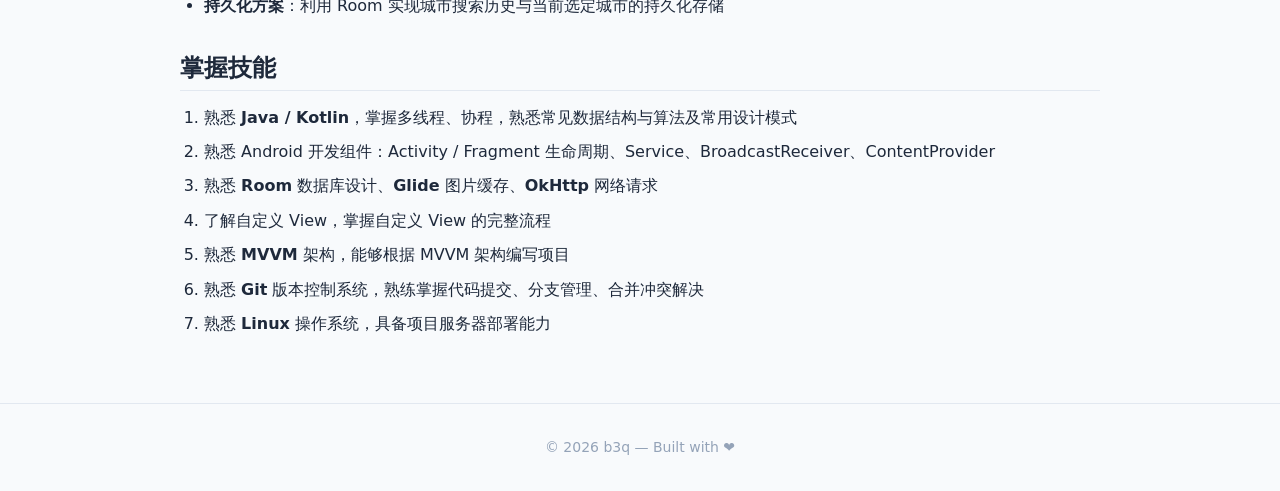
==== commit 2fbd61f8: "improve profile page" ====
--- a/index.html
+++ b/index.html
@@ -87,6 +87,9 @@
             document.title = r.title + ' | b3q';
             el.innerHTML = r.bodyHtml;
 
+            // === 左侧快速索引 (TOC) ===
+            buildTOC(el);
+
         } catch (err) {
             console.error(err);
             el.innerHTML = '<p style="text-align:center;color:var(--color-text-muted);padding:3rem 0;">简历加载失败，请先运行 <code>node js/build.js</code></p>';
@@ -98,6 +101,110 @@
         div.textContent = str;
         return div.innerHTML;
     }
+
+    /** 构建左侧目录（与 post.html 同款手风琴 TOC） */
+    function buildTOC(contentEl) {
+        const headings = contentEl.querySelectorAll('h1, h2, h3, h4, h5, h6');
+        if (headings.length < 2) return;
+
+        const items = [];
+        const usedIds = new Set();
+        headings.forEach(h => {
+            let id = h.textContent.trim()
+                .toLowerCase()
+                .replace(/[^\w一-鿿]+/g, '-')
+                .replace(/^-|-$/g, '')
+                .replace(/-{2,}/g, '-');
+            if (!id) id = 'heading';
+            if (usedIds.has(id)) {
+                let n = 2;
+                while (usedIds.has(id + '-' + n)) n++;
+                id = id + '-' + n;
+            }
+            usedIds.add(id);
+            h.id = id;
+            items.push({ level: parseInt(h.tagName[1]), text: h.textContent.trim(), id, children: [] });
+        });
+
+        // 构建嵌套树
+        const tree = [];
+        const stack = [];
+        items.forEach(item => {
+            while (stack.length > 0 && stack[stack.length - 1].level >= item.level) stack.pop();
+            if (stack.length === 0) tree.push(item);
+            else stack[stack.length - 1].children.push(item);
+            stack.push(item);
+        });
+
+        function renderTree(nodes) {
+            if (!nodes.length) return '';
+            let h = '<ul class="toc-list">';
+            nodes.forEach(node => {
+                const hasChildren = node.children.length > 0;
+                h += '<li class="toc-item" data-level="' + node.level + '">';
+                h += '<div class="toc-node">';
+                if (hasChildren) h += '<span class="toc-arrow">▼</span>';
+                h += '<a href="#' + node.id + '" title="' + escHtml(node.text) + '">' + escHtml(node.text) + '</a>';
+                h += '</div>';
+                if (hasChildren) h += renderTree(node.children);
+                h += '</li>';
+            });
+            h += '</ul>';
+            return h;
+        }
+
+        const panel = document.createElement('aside');
+        panel.className = 'toc-panel';
+        panel.innerHTML = '<div class="toc-title">📑 目录</div>' + renderTree(tree);
+
+        const toggle = document.createElement('button');
+        toggle.className = 'toc-toggle';
+        toggle.innerHTML = '▶';
+        toggle.title = '显示目录';
+        toggle.setAttribute('aria-label', '切换目录');
+
+        let isOpen = false;
+        toggle.addEventListener('click', () => {
+            isOpen = !isOpen;
+            panel.classList.toggle('toc-open', isOpen);
+            toggle.classList.toggle('toc-toggle-open', isOpen);
+            toggle.innerHTML = isOpen ? '◀' : '▶';
+            toggle.title = isOpen ? '隐藏目录' : '显示目录';
+        });
+
+        panel.addEventListener('click', (e) => {
+            if (e.target.tagName === 'A') {
+                setTimeout(() => {
+                    isOpen = false;
+                    panel.classList.remove('toc-open');
+                    toggle.classList.remove('toc-toggle-open');
+                    toggle.innerHTML = '▶';
+                    toggle.title = '显示目录';
+                }, 200);
+            }
+            // 手风琴折叠
+            const arrow = e.target.closest('.toc-arrow');
+            if (arrow) {
+                e.preventDefault();
+                e.stopPropagation();
+                const li = arrow.closest('.toc-item');
+                if (li) li.classList.toggle('toc-collapsed');
+            }
+        });
+
+        document.addEventListener('click', (e) => {
+            if (isOpen && !panel.contains(e.target) && e.target !== toggle) {
+                isOpen = false;
+                panel.classList.remove('toc-open');
+                toggle.classList.remove('toc-toggle-open');
+                toggle.innerHTML = '▶';
+                toggle.title = '显示目录';
+            }
+        });
+
+        document.body.appendChild(panel);
+        document.body.appendChild(toggle);
+    }
     </script>
 
 </body>
--- a/css/styles.css
+++ b/css/styles.css
@@ -230,29 +230,31 @@
 }
 .resume-header-top {
     display: flex;
-    align-items: center;
-    gap: 1rem;
+    align-items: flex-start;
+    justify-content: space-between;
+    gap: 1.5rem;
     margin-bottom: 1rem;
 }
 .resume-avatar {
-    width: 64px;
-    height: 64px;
-    border-radius: 50%;
-    background: var(--color-primary);
-    color: #fff;
+    width: 80px;
+    height: 104px;
+    border-radius: 6px;
+    background: var(--color-border);
+    color: var(--color-text-muted);
     display: flex;
     align-items: center;
     justify-content: center;
-    font-size: 1.5rem;
+    font-size: 1.25rem;
     font-weight: 700;
     flex-shrink: 0;
     overflow: hidden;
+    order: 2;
 }
 .resume-avatar-img {
     width: 100%;
     height: 100%;
     object-fit: cover;
-    border-radius: 50%;
+    border-radius: 6px;
 }
 .resume-name-box {
     flex: 1;
@@ -419,7 +421,7 @@
 
 /* -- 博客列表头部 -- */
 .blog-header {
-    padding: 2.5rem 0 1.5rem;
+    padding: 2.5rem 0 1rem;
     text-align: center;
 }
 .blog-header h1 {
@@ -428,6 +430,103 @@
 }
 .blog-header p {
     color: var(--color-text-muted);
+}
+
+/* -- 分类标签栏 -- */
+.blog-tabs {
+    display: flex;
+    flex-wrap: wrap;
+    justify-content: center;
+    gap: .4rem;
+    padding: 0 0 1.5rem;
+    border-bottom: 1px solid var(--color-border);
+    margin-bottom: 1rem;
+}
+.blog-tab {
+    padding: .35rem .9rem;
+    border: 1px solid var(--color-border);
+    border-radius: 100px;
+    background: var(--color-surface);
+    color: var(--color-text-secondary);
+    font-size: .875rem;
+    font-family: var(--font-sans);
+    cursor: pointer;
+    transition: background .15s, color .15s, border-color .15s;
+}
+.blog-tab:hover {
+    color: var(--color-primary);
+    border-color: var(--color-primary);
+}
+.blog-tab.active {
+    background: var(--color-primary);
+    color: #fff;
+    border-color: var(--color-primary);
+}
+
+/* -- 子索引卡片网格 -- */
+.sub-index-grid {
+    display: grid;
+    grid-template-columns: repeat(auto-fill, minmax(160px, 1fr));
+    gap: .75rem;
+    margin-bottom: 1.5rem;
+}
+.sub-index-card {
+    background: var(--color-surface);
+    border: 1px solid var(--color-border);
+    border-radius: var(--radius);
+    padding: 1rem;
+    text-align: center;
+    cursor: pointer;
+    transition: border-color .15s, box-shadow .15s;
+    display: flex;
+    flex-direction: column;
+    align-items: center;
+    gap: .35rem;
+}
+.sub-index-card:hover {
+    border-color: var(--color-primary);
+    box-shadow: var(--shadow-sm);
+}
+.sub-index-card.active {
+    border-color: var(--color-primary);
+    background: var(--color-primary-light);
+}
+.sub-index-icon {
+    font-size: 1.5rem;
+}
+.sub-index-label {
+    font-size: .9375rem;
+    font-weight: 600;
+    color: var(--color-text);
+}
+.sub-index-count {
+    font-size: .75rem;
+    color: var(--color-text-muted);
+}
+
+/* -- 面包屑导航 -- */
+.blog-breadcrumb {
+    display: flex;
+    align-items: center;
+    gap: .3rem;
+    padding: .5rem 0;
+    font-size: .875rem;
+    color: var(--color-text-muted);
+    min-height: 1.8rem;
+}
+.breadcrumb-link {
+    color: var(--color-primary);
+    cursor: pointer;
+}
+.breadcrumb-link:hover {
+    text-decoration: underline;
+}
+.breadcrumb-current {
+    color: var(--color-text);
+    font-weight: 600;
+}
+.breadcrumb-sep {
+    color: var(--color-border);
 }
 
 /* -- 目录分组标题 -- */
